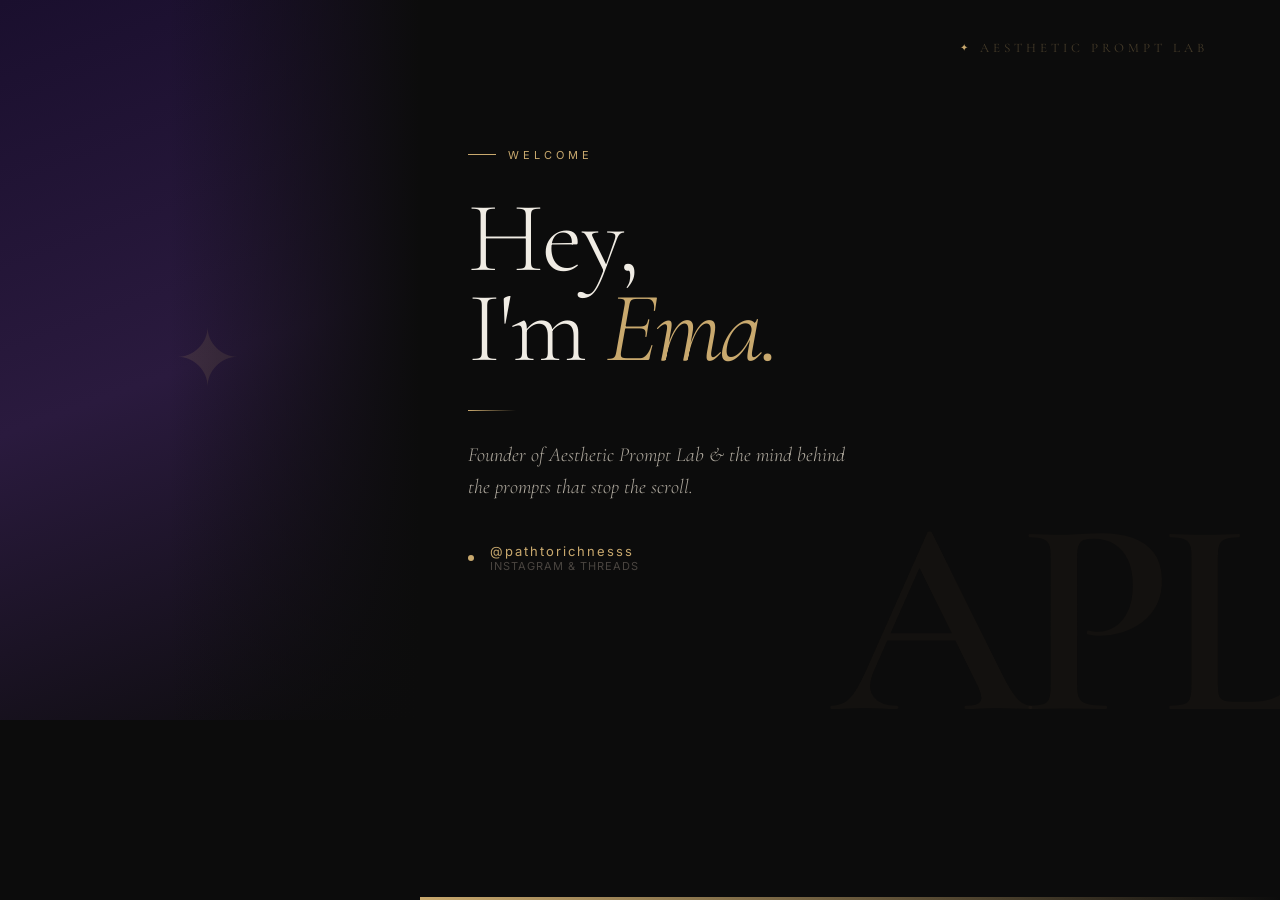
==== slide.html @ 7c2cc657 "Add APL welcome slide for intro video https://claude.ai/code/session_01E6yCkArP2mSzLGYgHaQL6h" ====
<!DOCTYPE html>
<html lang="en">
<head>
  <meta charset="UTF-8" />
  <meta name="viewport" content="width=device-width, initial-scale=1.0" />
  <title>APL Welcome Slide</title>
  <link href="https://fonts.googleapis.com/css2?family=Cormorant+Garamond:ital,wght@0,300;0,400;0,600;1,300;1,400&family=Inter:wght@300;400;500&display=swap" rel="stylesheet" />
  <style>
    * { margin: 0; padding: 0; box-sizing: border-box; }

    body {
      width: 1280px;
      height: 720px;
      overflow: hidden;
      background: #0c0c0c;
      display: flex;
      font-family: 'Inter', sans-serif;
    }

    /* ── Photo Side ── */
    .photo-side {
      width: 420px;
      height: 100%;
      position: relative;
      flex-shrink: 0;
    }

    .photo-side img {
      width: 100%;
      height: 100%;
      object-fit: cover;
      object-position: top center;
      display: block;
    }

    /* fade photo into black on the right */
    .photo-side::after {
      content: '';
      position: absolute;
      inset: 0;
      background: linear-gradient(to right, transparent 40%, #0c0c0c 100%);
    }

    /* placeholder if no image */
    .photo-placeholder {
      width: 100%;
      height: 100%;
      background: linear-gradient(160deg, #1a0f2e 0%, #2a1a3e 50%, #0c0c0c 100%);
      display: flex;
      align-items: center;
      justify-content: center;
      font-family: 'Cormorant Garamond', serif;
      font-size: 80px;
      color: rgba(201,169,110,0.15);
      letter-spacing: 6px;
    }

    /* ── Content Side ── */
    .content-side {
      flex: 1;
      display: flex;
      flex-direction: column;
      justify-content: center;
      padding: 64px 72px 64px 48px;
      position: relative;
    }

    /* big watermark */
    .watermark {
      position: absolute;
      bottom: -40px;
      right: -20px;
      font-family: 'Cormorant Garamond', serif;
      font-size: 280px;
      font-weight: 600;
      color: rgba(201,169,110,0.03);
      line-height: 1;
      letter-spacing: -12px;
      user-select: none;
      pointer-events: none;
    }

    .tag {
      font-size: 11px;
      letter-spacing: 4px;
      text-transform: uppercase;
      color: #c9a96e;
      display: flex;
      align-items: center;
      gap: 12px;
      margin-bottom: 32px;
    }

    .tag::before {
      content: '';
      width: 28px;
      height: 1px;
      background: #c9a96e;
    }

    .welcome-word {
      font-family: 'Cormorant Garamond', serif;
      font-size: 100px;
      font-weight: 300;
      color: #f0ece4;
      line-height: 0.9;
      letter-spacing: -2px;
      margin-bottom: 8px;
    }

    .welcome-word em {
      font-style: italic;
      color: #c9a96e;
    }

    .divider {
      width: 48px;
      height: 1px;
      background: linear-gradient(to right, #c9a96e, transparent);
      margin: 28px 0;
    }

    .tagline {
      font-family: 'Cormorant Garamond', serif;
      font-size: 20px;
      font-weight: 300;
      font-style: italic;
      color: #b0aa9f;
      line-height: 1.6;
      max-width: 380px;
      margin-bottom: 40px;
    }

    .handle-row {
      display: flex;
      align-items: center;
      gap: 16px;
    }

    .handle-dot {
      width: 6px;
      height: 6px;
      border-radius: 50%;
      background: #c9a96e;
    }

    .handle {
      font-size: 13px;
      letter-spacing: 2px;
      color: #c9a96e;
      text-transform: lowercase;
    }

    .handle-sub {
      font-size: 11px;
      color: #4a4540;
      letter-spacing: 1px;
      text-transform: uppercase;
    }

    /* ── Corner mark ── */
    .corner-mark {
      position: absolute;
      top: 40px;
      right: 72px;
      font-family: 'Cormorant Garamond', serif;
      font-size: 13px;
      letter-spacing: 4px;
      text-transform: uppercase;
      color: rgba(201,169,110,0.3);
      display: flex;
      align-items: center;
      gap: 8px;
    }

    .corner-mark::before {
      content: '✦';
      font-size: 10px;
      color: #c9a96e;
    }

    /* ── Bottom bar ── */
    .bottom-bar {
      position: absolute;
      bottom: 0;
      left: 420px;
      right: 0;
      height: 3px;
      background: linear-gradient(to right, #c9a96e, transparent);
    }
  </style>
</head>
<body>

  <!-- swap src to your actual photo URL or file path -->
  <div class="photo-side">
    <div class="photo-placeholder">✦</div>
    <!-- to use your photo, replace the line above with:
    <img src="YOUR_PHOTO.jpg" alt="Ema" />
    -->
  </div>

  <div class="content-side">
    <div class="watermark">APL</div>
    <div class="corner-mark">Aesthetic Prompt Lab</div>

    <div class="tag">Welcome</div>

    <div class="welcome-word">Hey,<br>I'm <em>Ema.</em></div>

    <div class="divider"></div>

    <p class="tagline">
      Founder of Aesthetic Prompt Lab &amp; the mind behind the prompts that stop the scroll.
    </p>

    <div class="handle-row">
      <div class="handle-dot"></div>
      <div>
        <div class="handle">@pathtorichnesss</div>
        <div class="handle-sub">Instagram &amp; Threads</div>
      </div>
    </div>
  </div>

  <div class="bottom-bar"></div>

</body>
</html>
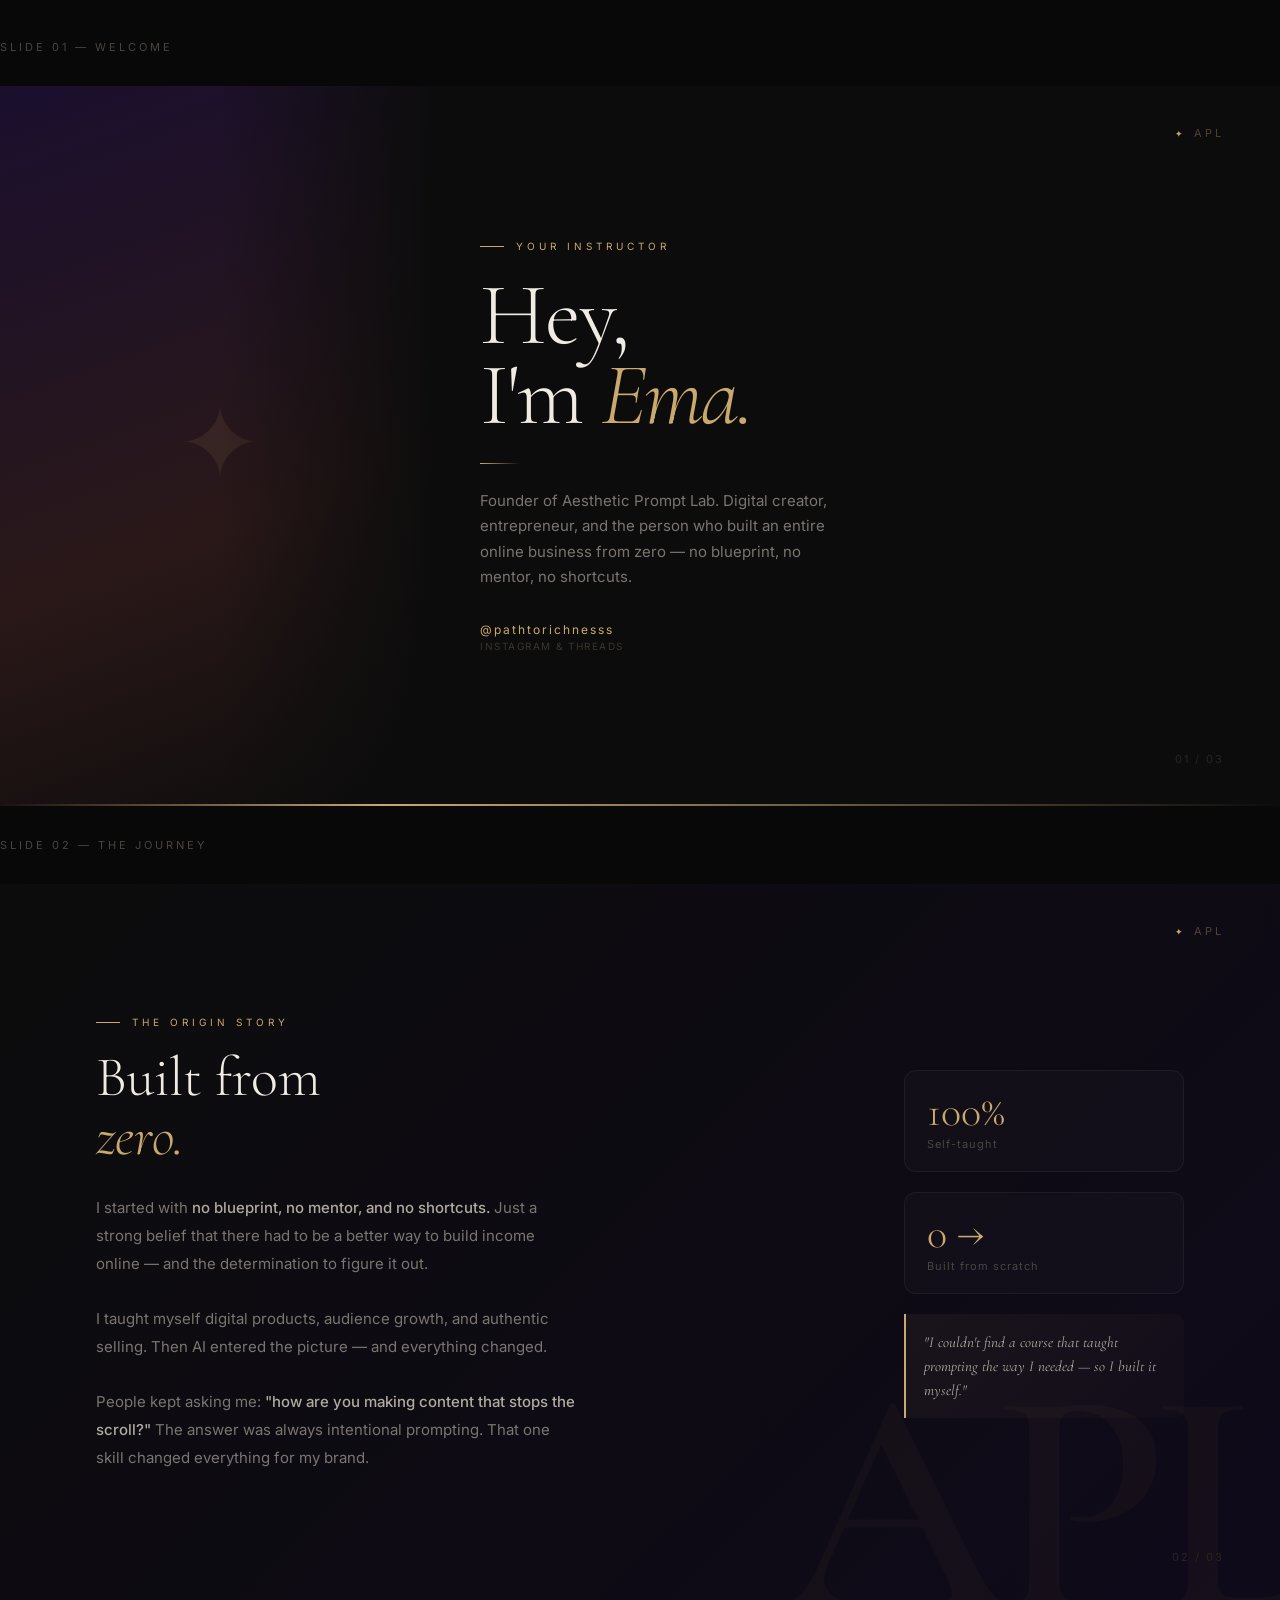
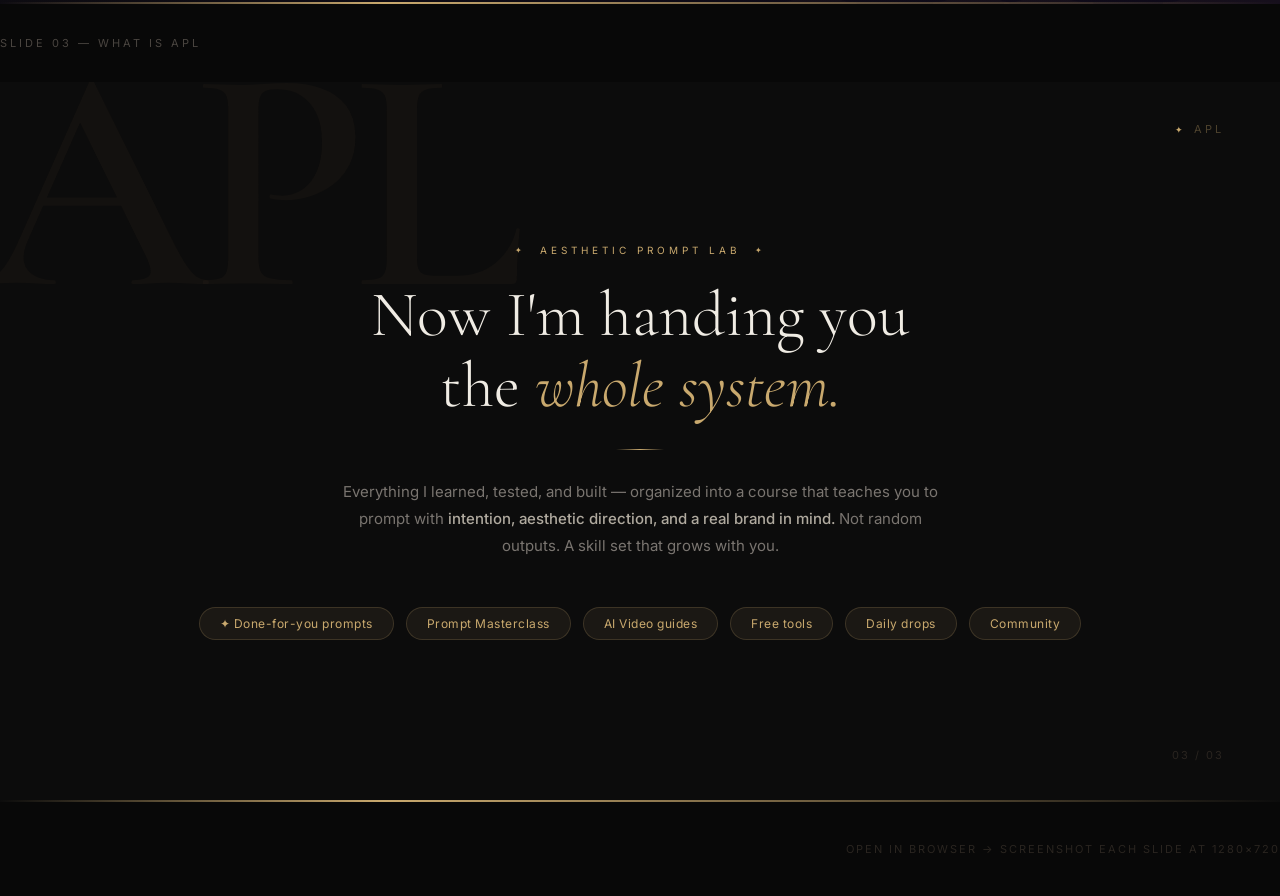
==== commit 201227e4: "Expand intro slides to 3-slide deck covering welcome, journey, and APL overview https://claude.ai/co" ====
--- a/slide.html
+++ b/slide.html
@@ -2,228 +2,420 @@
 <html lang="en">
 <head>
   <meta charset="UTF-8" />
-  <meta name="viewport" content="width=device-width, initial-scale=1.0" />
-  <title>APL Welcome Slide</title>
+  <title>APL — Intro Slides</title>
   <link href="https://fonts.googleapis.com/css2?family=Cormorant+Garamond:ital,wght@0,300;0,400;0,600;1,300;1,400&family=Inter:wght@300;400;500&display=swap" rel="stylesheet" />
   <style>
     * { margin: 0; padding: 0; box-sizing: border-box; }
 
     body {
+      background: #080808;
+      display: flex;
+      flex-direction: column;
+      align-items: center;
+      padding: 40px 20px;
+      gap: 32px;
+      font-family: 'Inter', sans-serif;
+    }
+
+    .label {
+      color: #4a4540;
+      font-size: 11px;
+      letter-spacing: 3px;
+      text-transform: uppercase;
+      align-self: flex-start;
+      margin-left: calc(50% - 640px);
+    }
+
+    /* ── Every slide is 1280×720 ── */
+    .slide {
       width: 1280px;
       height: 720px;
+      background: #0c0c0c;
+      position: relative;
       overflow: hidden;
-      background: #0c0c0c;
-      display: flex;
-      font-family: 'Inter', sans-serif;
-    }
-
-    /* ── Photo Side ── */
-    .photo-side {
-      width: 420px;
-      height: 100%;
-      position: relative;
       flex-shrink: 0;
     }
 
-    .photo-side img {
-      width: 100%;
-      height: 100%;
-      object-fit: cover;
-      object-position: top center;
-      display: block;
-    }
-
-    /* fade photo into black on the right */
-    .photo-side::after {
-      content: '';
-      position: absolute;
-      inset: 0;
-      background: linear-gradient(to right, transparent 40%, #0c0c0c 100%);
-    }
-
-    /* placeholder if no image */
-    .photo-placeholder {
-      width: 100%;
-      height: 100%;
-      background: linear-gradient(160deg, #1a0f2e 0%, #2a1a3e 50%, #0c0c0c 100%);
-      display: flex;
-      align-items: center;
-      justify-content: center;
-      font-family: 'Cormorant Garamond', serif;
-      font-size: 80px;
-      color: rgba(201,169,110,0.15);
-      letter-spacing: 6px;
-    }
-
-    /* ── Content Side ── */
-    .content-side {
-      flex: 1;
-      display: flex;
-      flex-direction: column;
-      justify-content: center;
-      padding: 64px 72px 64px 48px;
-      position: relative;
-    }
-
-    /* big watermark */
-    .watermark {
-      position: absolute;
-      bottom: -40px;
-      right: -20px;
-      font-family: 'Cormorant Garamond', serif;
-      font-size: 280px;
+    /* shared watermark */
+    .wm {
+      position: absolute;
+      font-family: 'Cormorant Garamond', serif;
       font-weight: 600;
       color: rgba(201,169,110,0.03);
       line-height: 1;
-      letter-spacing: -12px;
       user-select: none;
       pointer-events: none;
     }
 
-    .tag {
+    .corner {
+      position: absolute;
+      top: 40px;
+      right: 56px;
       font-size: 11px;
+      letter-spacing: 3px;
+      text-transform: uppercase;
+      color: rgba(201,169,110,0.35);
+      display: flex;
+      align-items: center;
+      gap: 8px;
+    }
+    .corner::before { content: '✦'; color: #c9a96e; font-size: 9px; }
+
+    .bottom-line {
+      position: absolute;
+      bottom: 0; left: 0; right: 0;
+      height: 2px;
+      background: linear-gradient(to right, transparent, #c9a96e 30%, transparent);
+    }
+
+    .slide-num {
+      position: absolute;
+      bottom: 40px;
+      right: 56px;
+      font-size: 11px;
+      letter-spacing: 2px;
+      color: #2a2520;
+    }
+
+    /* ════════════════════════════
+       SLIDE 1 — Welcome / Who I Am
+    ════════════════════════════ */
+    #s1 .photo {
+      position: absolute;
+      left: 0; top: 0;
+      width: 440px;
+      height: 100%;
+      background: linear-gradient(160deg, #1a0f2e 0%, #2a1818 60%, #0c0c0c 100%);
+      display: flex;
+      align-items: center;
+      justify-content: center;
+      font-size: 100px;
+      color: rgba(201,169,110,0.1);
+      font-family: 'Cormorant Garamond', serif;
+    }
+    #s1 .photo img {
+      width: 100%; height: 100%;
+      object-fit: cover; object-position: top;
+    }
+    #s1 .photo::after {
+      content: '';
+      position: absolute;
+      inset: 0;
+      background: linear-gradient(to right, transparent 50%, #0c0c0c 100%);
+    }
+
+    #s1 .content {
+      position: absolute;
+      left: 480px; top: 0; right: 0; bottom: 0;
+      display: flex;
+      flex-direction: column;
+      justify-content: center;
+      padding: 64px 56px 64px 0;
+    }
+
+    #s1 .tag {
+      font-size: 10px;
       letter-spacing: 4px;
       text-transform: uppercase;
       color: #c9a96e;
       display: flex;
       align-items: center;
       gap: 12px;
-      margin-bottom: 32px;
-    }
-
-    .tag::before {
-      content: '';
-      width: 28px;
-      height: 1px;
-      background: #c9a96e;
-    }
-
-    .welcome-word {
-      font-family: 'Cormorant Garamond', serif;
-      font-size: 100px;
+      margin-bottom: 24px;
+    }
+    #s1 .tag::before { content: ''; width: 24px; height: 1px; background: #c9a96e; }
+
+    #s1 h1 {
+      font-family: 'Cormorant Garamond', serif;
+      font-size: 88px;
       font-weight: 300;
       color: #f0ece4;
       line-height: 0.9;
       letter-spacing: -2px;
-      margin-bottom: 8px;
-    }
-
-    .welcome-word em {
-      font-style: italic;
+      margin-bottom: 28px;
+    }
+    #s1 h1 em { font-style: italic; color: #c9a96e; }
+
+    #s1 .divider { width: 40px; height: 1px; background: linear-gradient(to right, #c9a96e, transparent); margin-bottom: 24px; }
+
+    #s1 p {
+      font-size: 15px;
+      color: #7a7570;
+      line-height: 1.7;
+      max-width: 360px;
+      margin-bottom: 32px;
+    }
+
+    #s1 .handle { font-size: 12px; letter-spacing: 2px; color: #c9a96e; }
+    #s1 .platform { font-size: 10px; letter-spacing: 1.5px; text-transform: uppercase; color: #3a3530; margin-top: 3px; }
+
+
+    /* ════════════════════════════
+       SLIDE 2 — The Journey
+    ════════════════════════════ */
+    #s2 {
+      background: linear-gradient(135deg, #0c0c0c 0%, #0f0a1a 100%);
+    }
+
+    #s2 .wm {
+      font-size: 320px;
+      bottom: -60px;
+      right: -30px;
+      letter-spacing: -16px;
+    }
+
+    #s2 .inner {
+      position: absolute;
+      inset: 0;
+      display: flex;
+      align-items: center;
+      padding: 64px 96px;
+      gap: 80px;
+    }
+
+    #s2 .left { flex: 1; }
+
+    #s2 .section-label {
+      font-size: 10px;
+      letter-spacing: 4px;
+      text-transform: uppercase;
       color: #c9a96e;
-    }
-
-    .divider {
-      width: 48px;
-      height: 1px;
-      background: linear-gradient(to right, #c9a96e, transparent);
-      margin: 28px 0;
-    }
-
-    .tagline {
-      font-family: 'Cormorant Garamond', serif;
-      font-size: 20px;
+      display: flex;
+      align-items: center;
+      gap: 12px;
+      margin-bottom: 20px;
+    }
+    #s2 .section-label::before { content: ''; width: 24px; height: 1px; background: #c9a96e; display: block; }
+
+    #s2 h2 {
+      font-family: 'Cormorant Garamond', serif;
+      font-size: 56px;
       font-weight: 300;
+      color: #f0ece4;
+      line-height: 1.05;
+      margin-bottom: 28px;
+    }
+    #s2 h2 em { font-style: italic; color: #c9a96e; }
+
+    #s2 .story {
+      font-size: 15px;
+      color: #7a7570;
+      line-height: 1.85;
+      max-width: 480px;
+    }
+    #s2 .story strong { color: #b0aa9f; font-weight: 500; }
+
+    #s2 .right {
+      width: 280px;
+      flex-shrink: 0;
+      display: flex;
+      flex-direction: column;
+      gap: 20px;
+    }
+
+    #s2 .stat {
+      background: rgba(255,255,255,0.02);
+      border: 1px solid rgba(255,255,255,0.05);
+      border-radius: 12px;
+      padding: 20px 22px;
+    }
+    #s2 .stat-num {
+      font-family: 'Cormorant Garamond', serif;
+      font-size: 42px;
+      font-weight: 300;
+      color: #c9a96e;
+      line-height: 1;
+      margin-bottom: 4px;
+    }
+    #s2 .stat-label { font-size: 11px; color: #4a4540; letter-spacing: 1px; }
+
+    #s2 .pull {
+      background: linear-gradient(135deg, rgba(201,169,110,0.06), rgba(201,169,110,0.02));
+      border-left: 2px solid #c9a96e;
+      border-radius: 0 10px 10px 0;
+      padding: 16px 18px;
+    }
+    #s2 .pull p {
+      font-family: 'Cormorant Garamond', serif;
+      font-size: 15px;
       font-style: italic;
       color: #b0aa9f;
       line-height: 1.6;
-      max-width: 380px;
-      margin-bottom: 40px;
-    }
-
-    .handle-row {
-      display: flex;
-      align-items: center;
-      gap: 16px;
-    }
-
-    .handle-dot {
-      width: 6px;
-      height: 6px;
-      border-radius: 50%;
-      background: #c9a96e;
-    }
-
-    .handle {
-      font-size: 13px;
+    }
+
+
+    /* ════════════════════════════
+       SLIDE 3 — What Is APL / CTA
+    ════════════════════════════ */
+    #s3 {
+      background: #0c0c0c;
+    }
+
+    #s3 .wm {
+      font-size: 320px;
+      top: -60px;
+      left: -20px;
+      letter-spacing: -16px;
+    }
+
+    #s3 .inner {
+      position: absolute;
+      inset: 0;
+      display: flex;
+      flex-direction: column;
+      align-items: center;
+      justify-content: center;
+      padding: 64px 120px;
+      text-align: center;
+    }
+
+    #s3 .tag {
+      font-size: 10px;
+      letter-spacing: 4px;
+      text-transform: uppercase;
+      color: #c9a96e;
+      margin-bottom: 24px;
+      display: flex;
+      align-items: center;
+      gap: 14px;
+    }
+    #s3 .tag::before, #s3 .tag::after { content: '✦'; font-size: 8px; }
+
+    #s3 h2 {
+      font-family: 'Cormorant Garamond', serif;
+      font-size: 64px;
+      font-weight: 300;
+      color: #f0ece4;
+      line-height: 1.1;
+      margin-bottom: 28px;
+      max-width: 780px;
+    }
+    #s3 h2 em { font-style: italic; color: #c9a96e; }
+
+    #s3 .divider {
+      width: 48px; height: 1px;
+      background: linear-gradient(to right, transparent, #c9a96e, transparent);
+      margin: 0 auto 28px;
+    }
+
+    #s3 .sub {
+      font-size: 15px;
+      color: #7a7570;
+      line-height: 1.8;
+      max-width: 600px;
+      margin-bottom: 48px;
+    }
+    #s3 .sub strong { color: #b0aa9f; font-weight: 500; }
+
+    #s3 .pills {
+      display: flex;
+      gap: 12px;
+      flex-wrap: wrap;
+      justify-content: center;
+    }
+    #s3 .pill {
+      background: rgba(201,169,110,0.08);
+      border: 1px solid rgba(201,169,110,0.2);
+      border-radius: 40px;
+      padding: 8px 20px;
+      font-size: 12px;
+      letter-spacing: 0.5px;
+      color: #c9a96e;
+    }
+
+    /* print hint */
+    .hint {
+      color: #2a2520;
+      font-size: 11px;
       letter-spacing: 2px;
-      color: #c9a96e;
-      text-transform: lowercase;
-    }
-
-    .handle-sub {
-      font-size: 11px;
-      color: #4a4540;
-      letter-spacing: 1px;
-      text-transform: uppercase;
-    }
-
-    /* ── Corner mark ── */
-    .corner-mark {
-      position: absolute;
-      top: 40px;
-      right: 72px;
-      font-family: 'Cormorant Garamond', serif;
-      font-size: 13px;
-      letter-spacing: 4px;
-      text-transform: uppercase;
-      color: rgba(201,169,110,0.3);
-      display: flex;
-      align-items: center;
-      gap: 8px;
-    }
-
-    .corner-mark::before {
-      content: '✦';
-      font-size: 10px;
-      color: #c9a96e;
-    }
-
-    /* ── Bottom bar ── */
-    .bottom-bar {
-      position: absolute;
-      bottom: 0;
-      left: 420px;
-      right: 0;
-      height: 3px;
-      background: linear-gradient(to right, #c9a96e, transparent);
+      text-transform: uppercase;
+      margin-top: 8px;
+      align-self: flex-end;
+      margin-right: calc(50% - 640px);
     }
   </style>
 </head>
 <body>
 
-  <!-- swap src to your actual photo URL or file path -->
-  <div class="photo-side">
-    <div class="photo-placeholder">✦</div>
-    <!-- to use your photo, replace the line above with:
-    <img src="YOUR_PHOTO.jpg" alt="Ema" />
-    -->
+  <!-- ── SLIDE 1 ── -->
+  <div class="label">Slide 01 — Welcome</div>
+  <div class="slide" id="s1">
+    <div class="photo">
+      ✦
+      <!-- swap ✦ for: <img src="your-photo.jpg" /> -->
+    </div>
+    <div class="corner">APL</div>
+    <div class="content">
+      <div class="tag">Your Instructor</div>
+      <h1>Hey,<br>I'm <em>Ema.</em></h1>
+      <div class="divider"></div>
+      <p>Founder of Aesthetic Prompt Lab. Digital creator, entrepreneur, and the person who built an entire online business from zero — no blueprint, no mentor, no shortcuts.</p>
+      <div class="handle">@pathtorichnesss</div>
+      <div class="platform">Instagram &amp; Threads</div>
+    </div>
+    <div class="bottom-line"></div>
+    <div class="slide-num">01 / 03</div>
   </div>
 
-  <div class="content-side">
-    <div class="watermark">APL</div>
-    <div class="corner-mark">Aesthetic Prompt Lab</div>
-
-    <div class="tag">Welcome</div>
-
-    <div class="welcome-word">Hey,<br>I'm <em>Ema.</em></div>
-
-    <div class="divider"></div>
-
-    <p class="tagline">
-      Founder of Aesthetic Prompt Lab &amp; the mind behind the prompts that stop the scroll.
-    </p>
-
-    <div class="handle-row">
-      <div class="handle-dot"></div>
-      <div>
-        <div class="handle">@pathtorichnesss</div>
-        <div class="handle-sub">Instagram &amp; Threads</div>
+  <!-- ── SLIDE 2 ── -->
+  <div class="label">Slide 02 — The Journey</div>
+  <div class="slide" id="s2">
+    <div class="wm">APL</div>
+    <div class="corner">APL</div>
+    <div class="inner">
+      <div class="left">
+        <div class="section-label">The Origin Story</div>
+        <h2>Built from<br><em>zero.</em></h2>
+        <p class="story">
+          I started with <strong>no blueprint, no mentor, and no shortcuts.</strong> Just a strong belief that there had to be a better way to build income online — and the determination to figure it out.<br><br>
+          I taught myself digital products, audience growth, and authentic selling. Then AI entered the picture — and everything changed.<br><br>
+          People kept asking me: <strong>"how are you making content that stops the scroll?"</strong> The answer was always intentional prompting. That one skill changed everything for my brand.
+        </p>
+      </div>
+      <div class="right">
+        <div class="stat">
+          <div class="stat-num">100%</div>
+          <div class="stat-label">Self-taught</div>
+        </div>
+        <div class="stat">
+          <div class="stat-num">0 →</div>
+          <div class="stat-label">Built from scratch</div>
+        </div>
+        <div class="pull">
+          <p>"I couldn't find a course that taught prompting the way I needed — so I built it myself."</p>
+        </div>
       </div>
     </div>
+    <div class="bottom-line"></div>
+    <div class="slide-num">02 / 03</div>
   </div>
 
-  <div class="bottom-bar"></div>
+  <!-- ── SLIDE 3 ── -->
+  <div class="label">Slide 03 — What Is APL</div>
+  <div class="slide" id="s3">
+    <div class="wm">APL</div>
+    <div class="corner">APL</div>
+    <div class="inner">
+      <div class="tag">Aesthetic Prompt Lab</div>
+      <h2>Now I'm handing you<br>the <em>whole system.</em></h2>
+      <div class="divider"></div>
+      <p class="sub">
+        Everything I learned, tested, and built — organized into a course that teaches you to prompt with <strong>intention, aesthetic direction, and a real brand in mind.</strong> Not random outputs. A skill set that grows with you.
+      </p>
+      <div class="pills">
+        <span class="pill">✦ Done-for-you prompts</span>
+        <span class="pill">Prompt Masterclass</span>
+        <span class="pill">AI Video guides</span>
+        <span class="pill">Free tools</span>
+        <span class="pill">Daily drops</span>
+        <span class="pill">Community</span>
+      </div>
+    </div>
+    <div class="bottom-line"></div>
+    <div class="slide-num">03 / 03</div>
+  </div>
+
+  <div class="hint">Open in browser → screenshot each slide at 1280×720</div>
 
 </body>
 </html>
